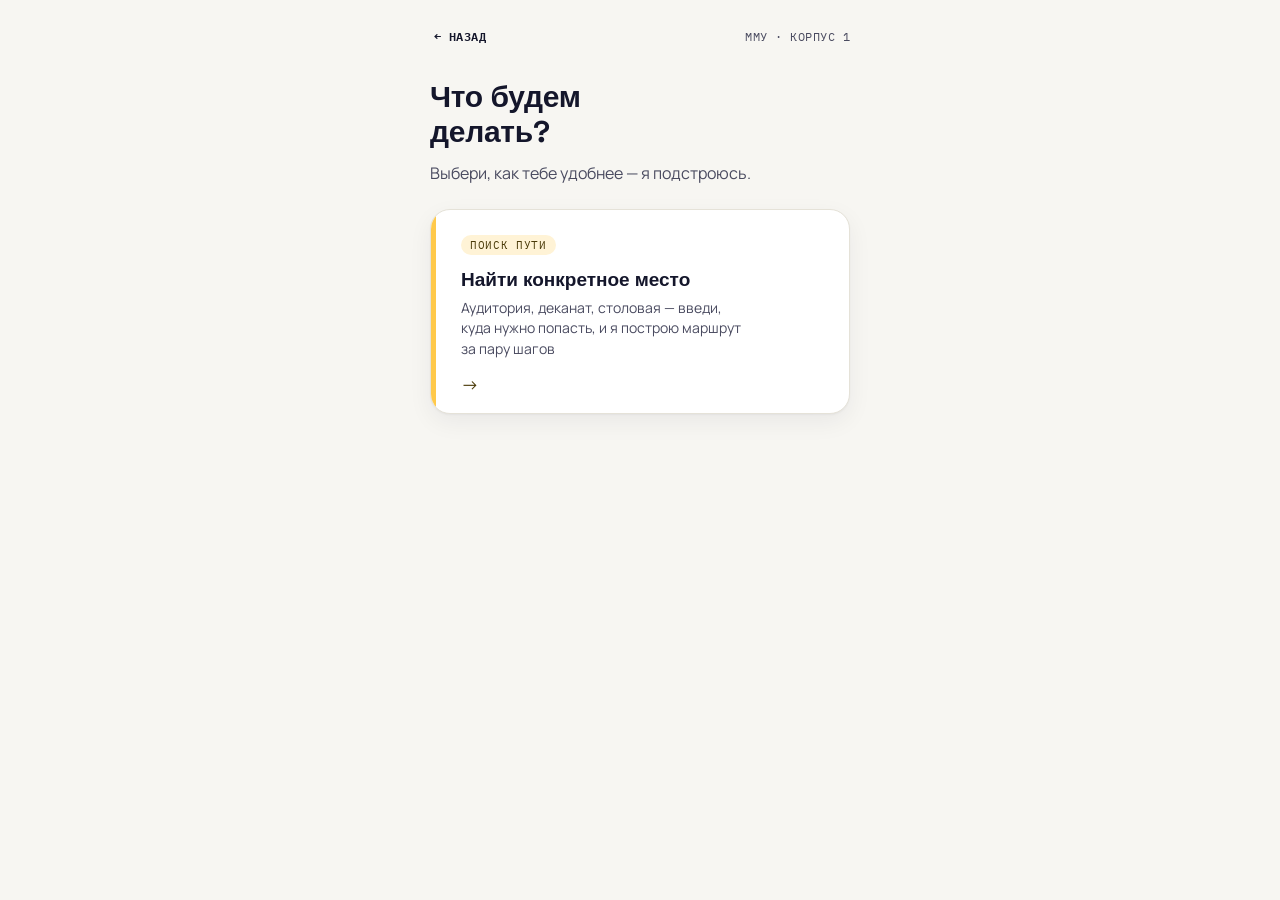
==== frontend/choice.html @ d6563054 "Full project (Unfinished)" ====
<!DOCTYPE html>
<html lang="ru">
<head>
  <meta charset="UTF-8" />
  <meta name="viewport" content="width=device-width, initial-scale=1.0, viewport-fit=cover" />
  <title>Что будем делать? — Novi</title>
  <link rel="stylesheet" href="css/style.css" />
</head>
<body>

  <div class="screen">

    <div class="topbar">
      <a href="index.html" class="topbar__back" aria-label="Назад">← Назад</a>
      <span><a href="https://mi.university/" class="location-link">ММУ</a> · Корпус 1</span>
    </div>
    <h1>Что будем<br/>делать?</h1>
    <p class="lede">Выбери, как тебе удобнее — я подстроюсь.</p>

    <div class="choice-list">

      <a href="choice2.html" class="choice-card choice-card--path">
        <span class="choice-card__label">Поиск пути</span>
        <h2 class="choice-card__title">Найти конкретное место</h2>
        <p class="choice-card__desc">
          Аудитория, деканат, столовая — введи, куда нужно попасть,
          и я построю маршрут за пару шагов
        </p>
        <div class="choice-card__footer">
          <span class="choice-card__arrow" aria-hidden="true">→</span>
        </div>
      </a>

    </div>

    <div class="spacer"></div>

  </div>

</body>
</html>
---- frontend/css/style.css ----
/* =========================================================
   Novi — дизайн-система (первые экраны)
   Токены подобраны под предмет: цифровой гид-навигатор по кампусу.
   Синий — уже установленный цвет маскота Novi (из брифа хакатона).
   Жёлтый — цвет закладки маскота, он же акцент для "найти путь".
   Тил — второй акцент, только для "экскурсии" (различать 2 сценария).
   ========================================================= */

@import url('https://fonts.googleapis.com/css2?family=Space+Grotesk:wght@500;600;700&family=Manrope:wght@400;500;600;700&family=IBM+Plex+Mono:wght@500&display=swap');

:root {
  /* Цвет */
  --ink: #14162B;
  --ink-soft: #4A4B60;
  --bg: #F7F6F2;
  --surface: #FFFFFF;
  --line: #E5E2D8;

  --mascot-blue: #4C79F4;
  --mascot-blue-dark: #2F55C9;

  --accent: #FFC94A;       /* найти путь */
  --accent-ink: #4A3A08;

  --accent-2: #1F8A73;     /* экскурсия */
  --accent-2-soft: #E4F3EF;

  /* Типографика */
  --font-display: 'Space Grotesk', 'Segoe UI', sans-serif;
  --font-body: 'Manrope', 'Segoe UI', sans-serif;
  --font-mono: 'IBM Plex Mono', ui-monospace, monospace;

  /* Форма */
  --radius-card: 20px;
  --radius-btn: 16px;

  --shadow-soft: 0 1px 2px rgba(20, 22, 43, 0.04), 0 8px 24px rgba(20, 22, 43, 0.06);
}

* { box-sizing: border-box; }

html { -webkit-text-size-adjust: 100%; }

body {
  margin: 0;
  min-height: 100svh;
  background: var(--bg);
  color: var(--ink);
  font-family: var(--font-body);
  -webkit-font-smoothing: antialiased;
}

/* Экран рассчитан на мобильный кадр, но не заперт в нём —
   на широких экранах контент центрируется в узкой колонке,
   как будто это витрина телефона на витрине. */
.screen {
  max-width: 460px;
  margin: 0 auto;
  min-height: 100svh;
  padding: max(20px, env(safe-area-inset-top)) 20px 28px;
  display: flex;
  flex-direction: column;
}

a { color: inherit; }

button { font: inherit; }

:focus-visible {
  outline: 2px solid var(--mascot-blue-dark);
  outline-offset: 3px;
}

@media (prefers-reduced-motion: reduce) {
  * { animation-duration: 0.001ms !important; animation-iteration-count: 1 !important; transition-duration: 0.001ms !important; }
}

/* ---------- Топбар ---------- */

.topbar {
  display: flex;
  align-items: center;
  justify-content: space-between;
  font-family: var(--font-mono);
  font-size: 12px;
  letter-spacing: 0.04em;
  text-transform: uppercase;
  color: var(--ink-soft);
  padding-bottom: 28px;
}

.topbar__back {
  display: inline-flex;
  align-items: center;
  gap: 6px;
  text-decoration: none;
  color: var(--ink);
  font-weight: 600;
  padding: 6px 4px;
}

/* ---------- Маскот: по центру, прыгает и машет рукой ---------- */

.hero-mascot {
  display: flex;
  flex-direction: column;
  align-items: center;
  text-align: center;
}

.mascot {
  width: 132px;
  height: auto;
  overflow: visible;
}

@media (prefers-reduced-motion: no-preference) {
  .mascot__body {
    animation: mascot-jump 2.1s infinite;
    animation-timing-function: cubic-bezier(0.55, 0, 0.85, 0.35);
    transform-box: fill-box;
    transform-origin: 50% 100%;
  }

  .mascot__wave-arm {
    animation: mascot-wave 2.1s ease-out infinite;
    transform-box: fill-box;
    transform-origin: 0% 50%;
  }

  .mascot__leg--left {
    animation: mascot-leg-left 2.1s infinite;
    transform-box: fill-box;
    transform-origin: 50% 0%;
  }

  .mascot__leg--right {
    animation: mascot-leg-right 2.1s infinite;
    transform-box: fill-box;
    transform-origin: 50% 0%;
  }
}

/* Резкий мультяшный прыжок: приседание -> быстрый рывок вверх -> короткое
   зависание -> жёсткое приземление со сплющиванием -> пауза перед повтором.
   Своя timing-function на каждом кадре — рывок быстрый, зависание линейное,
   падение ускоряющееся, а не единая сглаженная синусоида. */
@keyframes mascot-jump {
  0%        { transform: translateY(0) scaleY(1); animation-timing-function: cubic-bezier(0.55, 0, 0.85, 0.35); }
  8%        { transform: translateY(5px) scaleY(0.82); animation-timing-function: cubic-bezier(0.16, 1, 0.3, 1); }
  24%       { transform: translateY(-20px) scaleY(1.08); animation-timing-function: linear; }
  38%       { transform: translateY(-18px) scaleY(1.02); animation-timing-function: cubic-bezier(0.7, 0, 0.84, 0); }
  54%       { transform: translateY(0) scaleY(0.86); animation-timing-function: ease-out; }
  64%       { transform: translateY(0) scaleY(1.03); animation-timing-function: ease-out; }
  72%, 100% { transform: translateY(0) scaleY(1); }
}

/* Взмах начинается сразу на подъёме (~8–24%), а не в верхней точке */
@keyframes mascot-wave {
  0%, 6%, 66%, 100% { transform: rotate(45deg); }
  12% { transform: rotate(-50deg); }
  18% { transform: rotate(12deg); }
  24% { transform: rotate(-30deg); }
  30% { transform: rotate(6deg); }
  36% { transform: rotate(20deg); }
}

/* Ноги слегка раздвигаются в момент прыжка и сходятся при приземлении */
@keyframes mascot-leg-left {
  0%, 6%, 66%, 100% { transform: translateX(0) rotate(0deg); }
  24% { transform: translateX(-6px) rotate(10deg); }
  54% { transform: translateX(0) rotate(0deg); }
}

@keyframes mascot-leg-right {
  0%, 6%, 66%, 100% { transform: translateX(0) rotate(0deg); }
  24% { transform: translateX(6px) rotate(-10deg); }
  54% { transform: translateX(0) rotate(0deg); }
}

.mascot__arm-left {
  transform-box: fill-box;
  transform-origin: 100% 50%;  /* точка крепления к телу — правый край руки */
  transform: rotate(-45deg);   /* минус = свободный конец опускается вниз */
}

/* ---------- Маскот-версия "радуется": обе руки подняты вверх ---------- */

@media (prefers-reduced-motion: no-preference) {
  .mascot--celebrate .mascot__wave-arm--left {
    animation: mascot-wave-left 2.1s ease-out infinite;
    transform-box: fill-box;
    transform-origin: 100% 50%;
  }

  .mascot--celebrate .mascot__wave-arm--right {
    animation: mascot-wave 2.1s ease-out infinite;
    transform-box: fill-box;
    transform-origin: 0% 50%;
  }
}

@media (prefers-reduced-motion: reduce) {
  .mascot--celebrate .mascot__wave-arm--left { transform: rotate(-225deg); }
  .mascot--celebrate .mascot__wave-arm--right { transform: rotate(45deg); }
}

/* Зеркальное отражение mascot-wave для левой руки (крепление с другой стороны) */
@keyframes mascot-wave-left {
  0%, 6%, 66%, 100% { transform: rotate(225deg); }
  12% { transform: rotate(320deg); }
  18% { transform: rotate(258deg); }
  24% { transform: rotate(300deg); }
  30% { transform: rotate(264deg); }
  36% { transform: rotate(250deg); }
}

/* ---------- Пунктирный маршрут — сквозной сигнатурный элемент ---------- */

.route-line {
  width: 2px;
  flex: 1;
  min-height: 28px;
  margin: 10px 0;
  background-image: linear-gradient(var(--line) 55%, transparent 0%);
  background-position: left;
  background-size: 2px 12px;
  background-repeat: repeat-y;
}

.route-line--short {
  min-height: 16px;
  margin-top: 4px;
}

.route-dot {
  width: 8px;
  height: 8px;
  border-radius: 50%;
  background: var(--mascot-blue);
}

/* ---------- Тег-форма (сигнатурная фигура: бирка навигатора) ----------
   Форма позаимствована у указателей/бирок на плане этажа: прямоугольник
   со срезанным левым краем и "проушиной" — как физическая табличка,
   которую вешают на дверь кабинета. Используется для главной кнопки
   и для карточек выбора на втором экране. */

.tag {
  --tag-notch: 22px;
  position: relative;
  border-radius: 10px 0 0 10px;
  clip-path: polygon(
    0% 0%, calc(100% - var(--tag-notch)) 0%, 100% 50%, calc(100% - var(--tag-notch)) 100%, 0% 100%
  );
  padding-right: calc(var(--tag-notch) + 14px);
}

/* ---------- Кнопки ---------- */

.btn-primary {
  display: flex;
  align-items: center;
  justify-content: center;
  position: relative;
  gap: 12px;
  width: 100%;
  border: none;
  background: var(--accent);
  color: var(--accent-ink);
  font-family: var(--font-display);
  font-weight: 600;
  font-size: 17px;
  padding: 18px 20px;
  cursor: pointer;
  text-decoration: none;
  box-shadow: var(--shadow-soft);
  transition: transform 0.15s ease, box-shadow 0.15s ease;
}

.btn-primary:hover {
  transform: translateY(-1px);
  box-shadow: 0 2px 4px rgba(20,22,43,0.05), 0 14px 28px rgba(20,22,43,0.09);
}

.btn-primary:active {
  transform: translateY(0);
}

.btn-primary__arrow {
  position: absolute;
  right: calc(var(--tag-notch, 22px) + 20px);
  font-size: 20px;
  line-height: 1;
}

/* ---------- Типографика контента ---------- */

.eyebrow {
  font-family: var(--font-mono);
  font-size: 12px;
  letter-spacing: 0.08em;
  text-transform: uppercase;
  color: var(--mascot-blue-dark);
  margin: 0 0 10px;
}

h1 {
  font-family: var(--font-display);
  font-size: 30px;
  line-height: 1.15;
  letter-spacing: -0.01em;
  margin: 0 0 12px;
}

.lede {
  font-size: 16px;
  line-height: 1.5;
  color: var(--ink-soft);
  margin: 0;
  max-width: 34ch;
}

/* ---------- Речевой пузырь маскота ---------- */

.bubble {
  background: var(--surface);
  border: 1px solid var(--line);
  border-radius: var(--radius-card);
  border-top-left-radius: 4px;
  padding: 12px 16px;
  font-size: 14px;
  font-weight: 500;
  box-shadow: var(--shadow-soft);
  display: inline-block;
  margin-bottom: 4px;
}

/* ---------- Индикатор шагов ---------- */

.step-indicator {
  display: flex;
  gap: 6px;
  margin-bottom: 18px;
}

.step-indicator__dot {
  width: 22px;
  height: 4px;
  border-radius: 2px;
  background: var(--line);
}

.step-indicator__dot--active {
  background: var(--mascot-blue);
}

/* ---------- Карточки выбора (экран 2) ---------- */

.choice-list {
  display: flex;
  flex-direction: column;
  gap: 14px;
  margin-top: 24px;
}

.choice-card {
  display: block;
  position: relative;
  background: var(--surface);
  border: 1px solid var(--line);
  border-radius: var(--radius-card);
  overflow: hidden;
  text-decoration: none;
  color: var(--ink);
  padding: 22px 22px 20px 30px;
  box-shadow: var(--shadow-soft);
  transition: transform 0.15s ease, box-shadow 0.15s ease, border-color 0.15s ease;
}

.choice-card:hover {
  transform: translateY(-2px);
  box-shadow: 0 2px 4px rgba(20,22,43,0.05), 0 16px 32px rgba(20,22,43,0.10);
}

.choice-card:hover .choice-card__arrow {
  transform: translateX(3px);
}

.choice-card::before {
  content: "";
  position: absolute;
  left: 0;
  top: 0;
  bottom: 0;
  width: 5px;
}

.choice-card--path::before { background: var(--accent); }
.choice-card--tour::before { background: var(--accent-2); }

.choice-card__label {
  font-family: var(--font-mono);
  font-size: 11px;
  letter-spacing: 0.06em;
  text-transform: uppercase;
  padding: 3px 9px;
  border-radius: 100px;
  display: inline-block;
  margin-bottom: 12px;
}

.choice-card--path .choice-card__label { background: #FFF3D6; color: var(--accent-ink); }
.choice-card--tour .choice-card__label { background: var(--accent-2-soft); color: var(--accent-2); }

.choice-card__title {
  font-family: var(--font-display);
  font-size: 19px;
  font-weight: 600;
  margin: 0 0 6px;
}

.choice-card__desc {
  font-size: 14px;
  line-height: 1.45;
  color: var(--ink-soft);
  margin: 0;
  max-width: 32ch;
}

.choice-card__footer {
  display: flex;
  align-items: center;
  justify-content: space-between;
  margin-top: 16px;
}

.choice-card__meta {
  display: flex;
  align-items: center;
  gap: 6px;
  font-family: var(--font-mono);
  font-size: 12px;
  color: var(--ink-soft);
}

.choice-card__arrow {
  font-size: 18px;
  line-height: 1;
  color: var(--ink-soft);
  transition: transform 0.15s ease;
}

.choice-card--path .choice-card__arrow { color: var(--accent-ink); }
.choice-card--tour .choice-card__arrow { color: var(--accent-2); }

/* ---------- Footer / spacer ---------- */

.spacer { flex: 1; }

.hint {
  text-align: center;
  font-size: 12px;
  color: var(--ink-soft);
  margin-top: 18px;
}

.location-link {
    color: inherit;
    text-decoration: none;
}
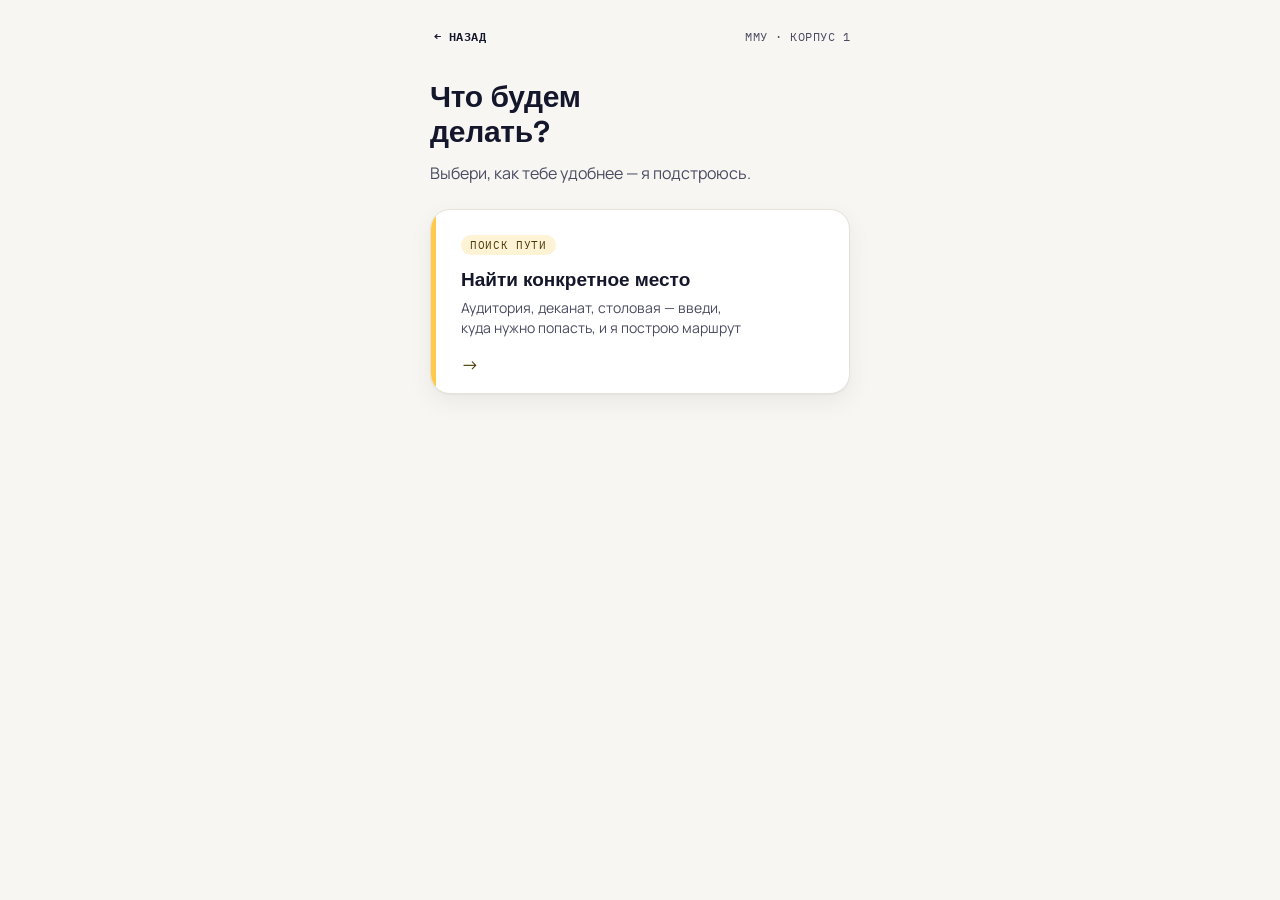
==== commit a8473ec4: "Рабочий навигатор" ====
--- a/frontend/choice.html
+++ b/frontend/choice.html
@@ -19,12 +19,12 @@
 
     <div class="choice-list">
 
-      <a href="choice2.html" class="choice-card choice-card--path">
+      <a href="map.html" class="choice-card choice-card--path">
         <span class="choice-card__label">Поиск пути</span>
         <h2 class="choice-card__title">Найти конкретное место</h2>
         <p class="choice-card__desc">
           Аудитория, деканат, столовая — введи, куда нужно попасть,
-          и я построю маршрут за пару шагов
+          и я построю маршрут
         </p>
         <div class="choice-card__footer">
           <span class="choice-card__arrow" aria-hidden="true">→</span>
@@ -36,6 +36,6 @@
     <div class="spacer"></div>
 
   </div>
-
+ 
 </body>
 </html>
--- a/frontend/css/style.css
+++ b/frontend/css/style.css
@@ -294,6 +294,41 @@
   line-height: 1;
 }
 
+/* Вторичная кнопка той же "бирочной" формы — для второстепенного
+   действия рядом с основной (например "Назад к карте" рядом с
+   "На главную") — обводка вместо заливки, без тени и стрелки. */
+.btn-secondary {
+  display: flex;
+  align-items: center;
+  justify-content: center;
+  width: 100%;
+  border: 1px solid var(--line);
+  background: var(--surface);
+  color: var(--ink);
+  font-family: var(--font-display);
+  font-weight: 600;
+  font-size: 17px;
+  padding: 18px 20px;
+  cursor: pointer;
+  text-decoration: none;
+  transition: border-color 0.15s ease, color 0.15s ease;
+}
+
+.btn-secondary:hover {
+  border-color: var(--mascot-blue);
+  color: var(--mascot-blue-dark);
+}
+
+.btn-row {
+  display: flex;
+  gap: 10px;
+}
+
+.btn-row .btn-primary,
+.btn-row .btn-secondary {
+  flex: 1;
+}
+
 /* ---------- Типографика контента ---------- */
 
 .eyebrow {
@@ -468,4 +503,266 @@
 .location-link {
     color: inherit;
     text-decoration: none;
+}
+/* ---------- Сетка выбора места назначения (мобильная версия, экран choice2) ---------- */
+
+.dest-grid {
+  display: grid;
+  grid-template-columns: 1fr 1fr;
+  gap: 12px;
+  margin-top: 20px;
+}
+
+.dest-tile {
+  display: flex;
+  flex-direction: column;
+  gap: 6px;
+  background: var(--surface);
+  border: 1px solid var(--line);
+  border-radius: 16px;
+  padding: 16px 14px;
+  text-decoration: none;
+  color: var(--ink);
+  box-shadow: var(--shadow-soft);
+  transition: transform 0.15s ease, box-shadow 0.15s ease, border-color 0.15s ease;
+}
+
+.dest-tile:active {
+  transform: scale(0.97);
+}
+
+@media (hover: hover) {
+  .dest-tile:hover {
+    transform: translateY(-2px);
+    box-shadow: 0 2px 4px rgba(20,22,43,0.05), 0 14px 28px rgba(20,22,43,0.09);
+  }
+}
+
+.dest-tile__emoji {
+  font-size: 26px;
+  line-height: 1;
+}
+
+.dest-tile__title {
+  font-family: var(--font-display);
+  font-size: 15px;
+  font-weight: 600;
+  line-height: 1.25;
+}
+
+.dest-tile__meta {
+  font-family: var(--font-mono);
+  font-size: 11px;
+  color: var(--ink-soft);
+  margin: 0;
+}
+
+.dest-tile--highlight {
+  background: #FFF3D6;
+  border-color: var(--accent);
+}
+
+/* ---------- Поиск аудитории (мобильная версия, экран rooms.html) ---------- */
+
+.search-box {
+  display: flex;
+  gap: 10px;
+  margin-top: 22px;
+}
+
+.room-input {
+  flex: 1;
+  min-width: 0;
+  border: 1px solid var(--line);
+  border-radius: var(--radius-btn);
+  background: var(--surface);
+  font-family: var(--font-display);
+  font-weight: 600;
+  font-size: 17px;
+  color: var(--ink);
+  padding: 14px 16px;
+  outline: none;
+  transition: border-color 0.15s ease, box-shadow 0.15s ease;
+}
+
+.room-input::placeholder {
+  color: var(--ink-soft);
+  font-weight: 500;
+}
+
+.room-input:focus {
+  border-color: var(--mascot-blue);
+  box-shadow: 0 0 0 3px rgba(76, 121, 244, 0.15);
+}
+
+.btn-search {
+  flex: 0 0 auto;
+  border: none;
+  background: var(--accent);
+  color: var(--accent-ink);
+  font-family: var(--font-display);
+  font-weight: 600;
+  font-size: 15px;
+  padding: 0 20px;
+  border-radius: var(--radius-btn);
+  cursor: pointer;
+  white-space: nowrap;
+  box-shadow: var(--shadow-soft);
+  transition: transform 0.15s ease;
+}
+
+.btn-search:active { transform: scale(0.97); }
+
+/* Результат поиска */
+.search-result {
+  margin-top: 18px;
+  background: var(--surface);
+  border: 1px solid var(--line);
+  border-radius: var(--radius-card);
+  padding: 18px;
+  box-shadow: var(--shadow-soft);
+}
+
+.result-header { margin-bottom: 14px; }
+
+.result-label {
+  font-family: var(--font-mono);
+  font-size: 11px;
+  letter-spacing: 0.06em;
+  text-transform: uppercase;
+  color: var(--mascot-blue-dark);
+}
+
+.result-content {
+  display: flex;
+  align-items: center;
+  gap: 14px;
+  margin-bottom: 18px;
+}
+
+.result-icon { font-size: 34px; }
+
+.result-info strong {
+  display: block;
+  font-family: var(--font-display);
+  font-size: 17px;
+  margin-bottom: 4px;
+}
+
+.result-info p {
+  font-size: 13px;
+  color: var(--ink-soft);
+  margin: 0;
+}
+
+.btn-build-route {
+  width: 100%;
+  border: none;
+  background: var(--accent);
+  color: var(--accent-ink);
+  font-family: var(--font-display);
+  font-weight: 600;
+  font-size: 15px;
+  padding: 14px;
+  border-radius: var(--radius-btn);
+  cursor: pointer;
+  transition: transform 0.15s ease;
+}
+
+.btn-build-route:active { transform: scale(0.98); }
+
+/* Частый поиск */
+.frequent-search { margin-top: 26px; }
+
+.frequent-label {
+  font-family: var(--font-mono);
+  font-size: 11px;
+  letter-spacing: 0.06em;
+  text-transform: uppercase;
+  color: var(--ink-soft);
+  margin-bottom: 12px;
+}
+
+.frequent-buttons {
+  display: flex;
+  flex-wrap: wrap;
+  gap: 8px;
+}
+
+.freq-btn {
+  border: 1px solid var(--line);
+  background: var(--surface);
+  color: var(--ink-soft);
+  font-family: var(--font-mono);
+  font-weight: 600;
+  font-size: 13px;
+  padding: 8px 16px;
+  border-radius: 100px;
+  cursor: pointer;
+  transition: all 0.15s ease;
+}
+
+.freq-btn:active { transform: scale(0.96); }
+
+@media (hover: hover) {
+  .freq-btn:hover {
+    border-color: var(--mascot-blue);
+    color: var(--mascot-blue-dark);
+  }
+}
+
+/* ---------- Переключатель этажей (экран карты) ---------- */
+
+.floor-switch {
+  display: flex;
+  gap: 8px;
+  overflow-x: auto;
+  padding-bottom: 4px;
+  margin: 22px 0 10px;
+  -webkit-overflow-scrolling: touch;
+}
+
+.floor-switch__btn {
+  flex: 0 0 auto;
+  width: 44px;
+  height: 44px;
+  border-radius: 12px;
+  border: 1px solid var(--line);
+  background: var(--surface);
+  color: var(--ink-soft);
+  font-family: var(--font-display);
+  font-weight: 600;
+  font-size: 16px;
+  cursor: pointer;
+  transition: all 0.15s ease;
+}
+
+.floor-switch__btn--active {
+  background: var(--ink);
+  border-color: var(--ink);
+  color: white;
+}
+
+.map-placeholder {
+  position: relative;
+  width: 100%;
+  height: 0;
+  padding-top: 70%; /* 700 / 1000 = 0.7 — держит пропорции viewBox 1000x700 в любом браузере */
+  border: 2px dashed var(--mascot-blue);
+  border-radius: var(--radius-card);
+  background: var(--surface);
+  overflow: hidden;
+  text-align: center;
+  color: var(--ink-soft);
+  font-family: var(--font-mono);
+  font-size: 13px;
+}
+
+.map-placeholder > .floor-svg,
+.map-placeholder > .map-placeholder--loading {
+  position: absolute;
+  top: 8px;
+  left: 8px;
+  right: 8px;
+  bottom: 8px;
 }
